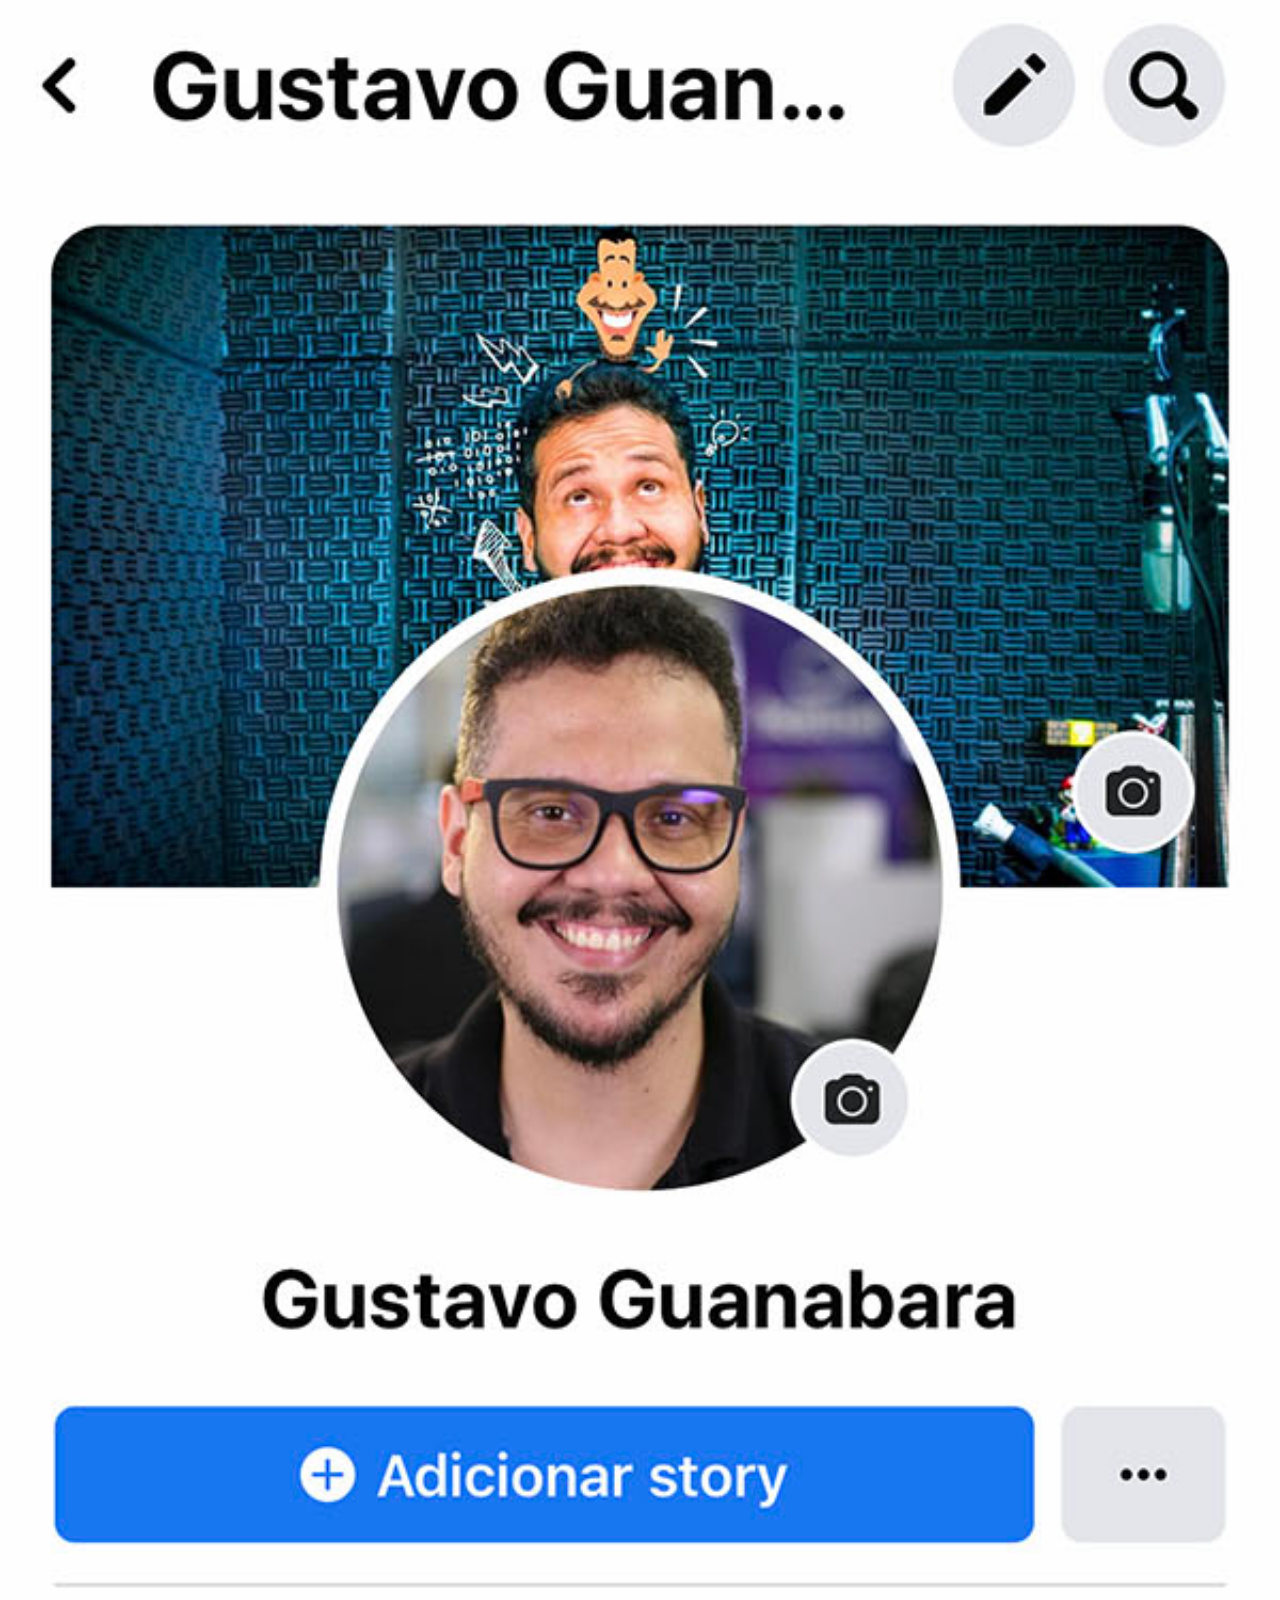
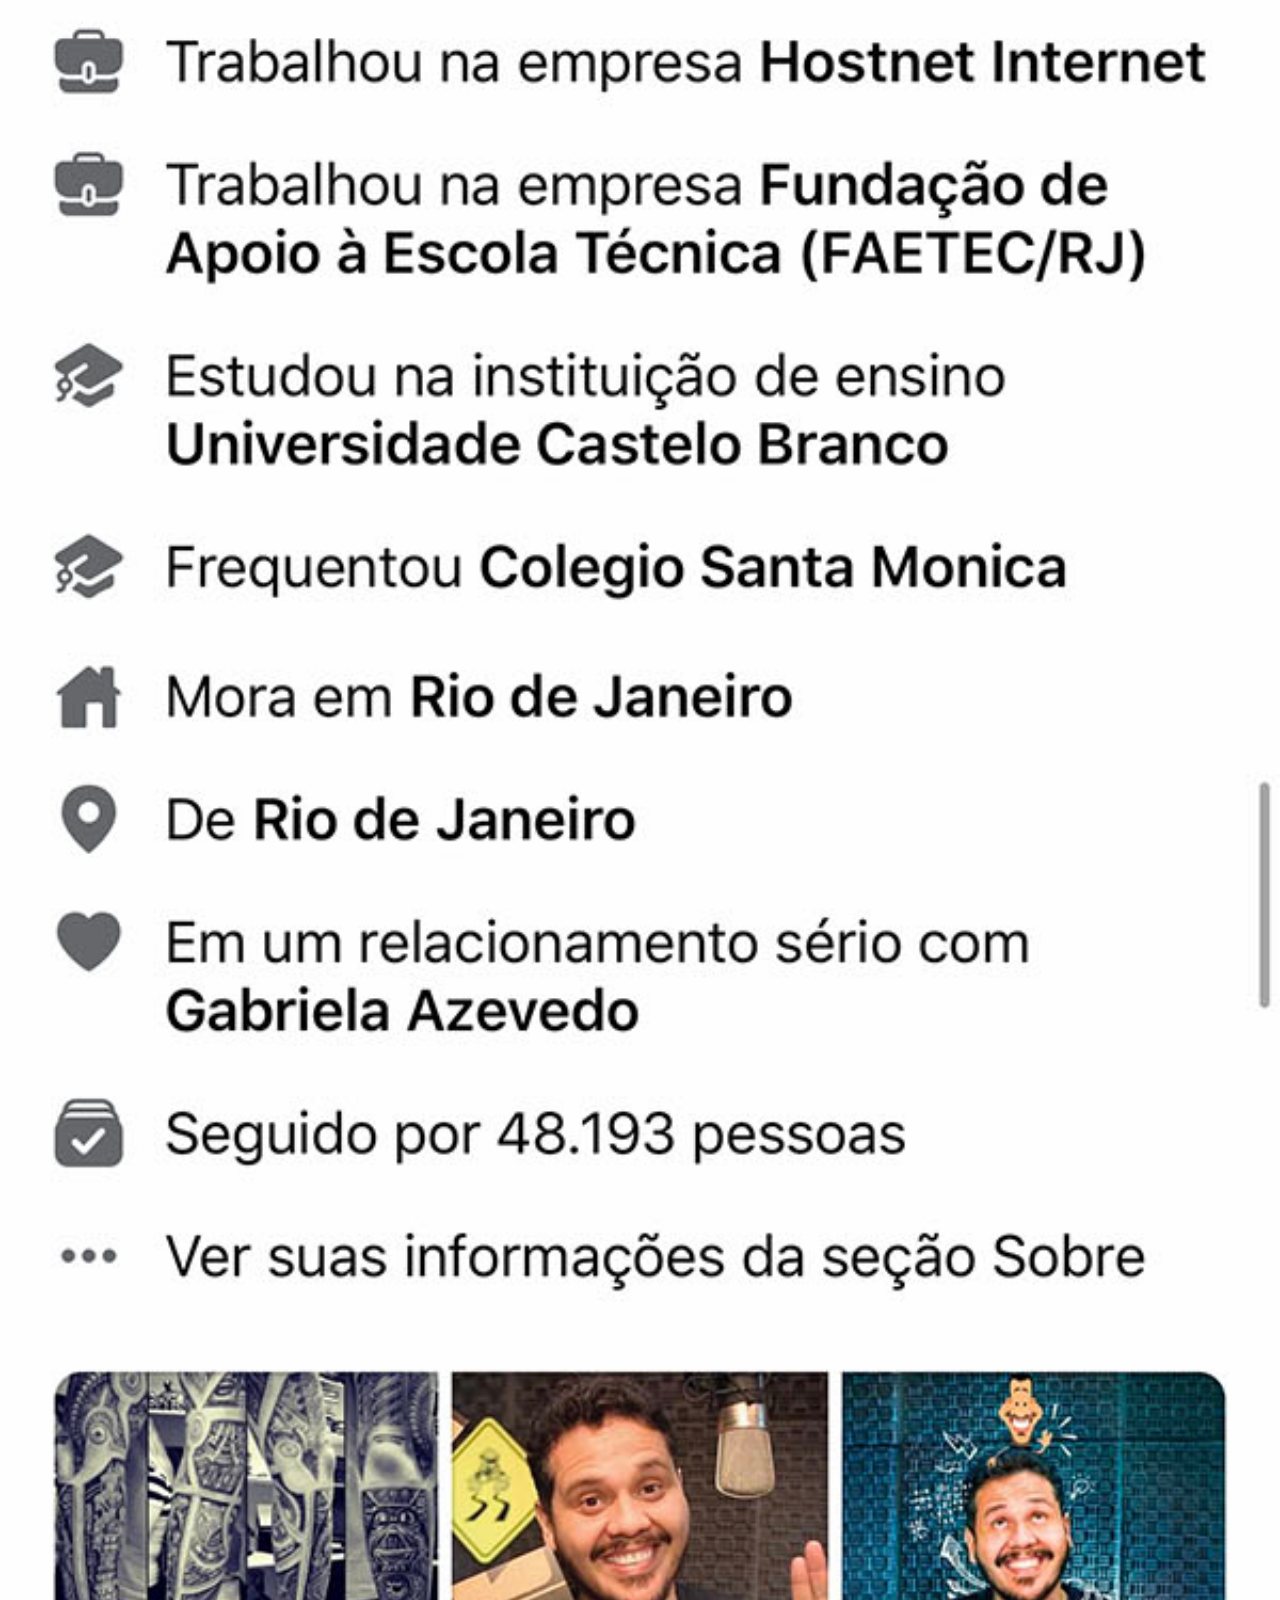
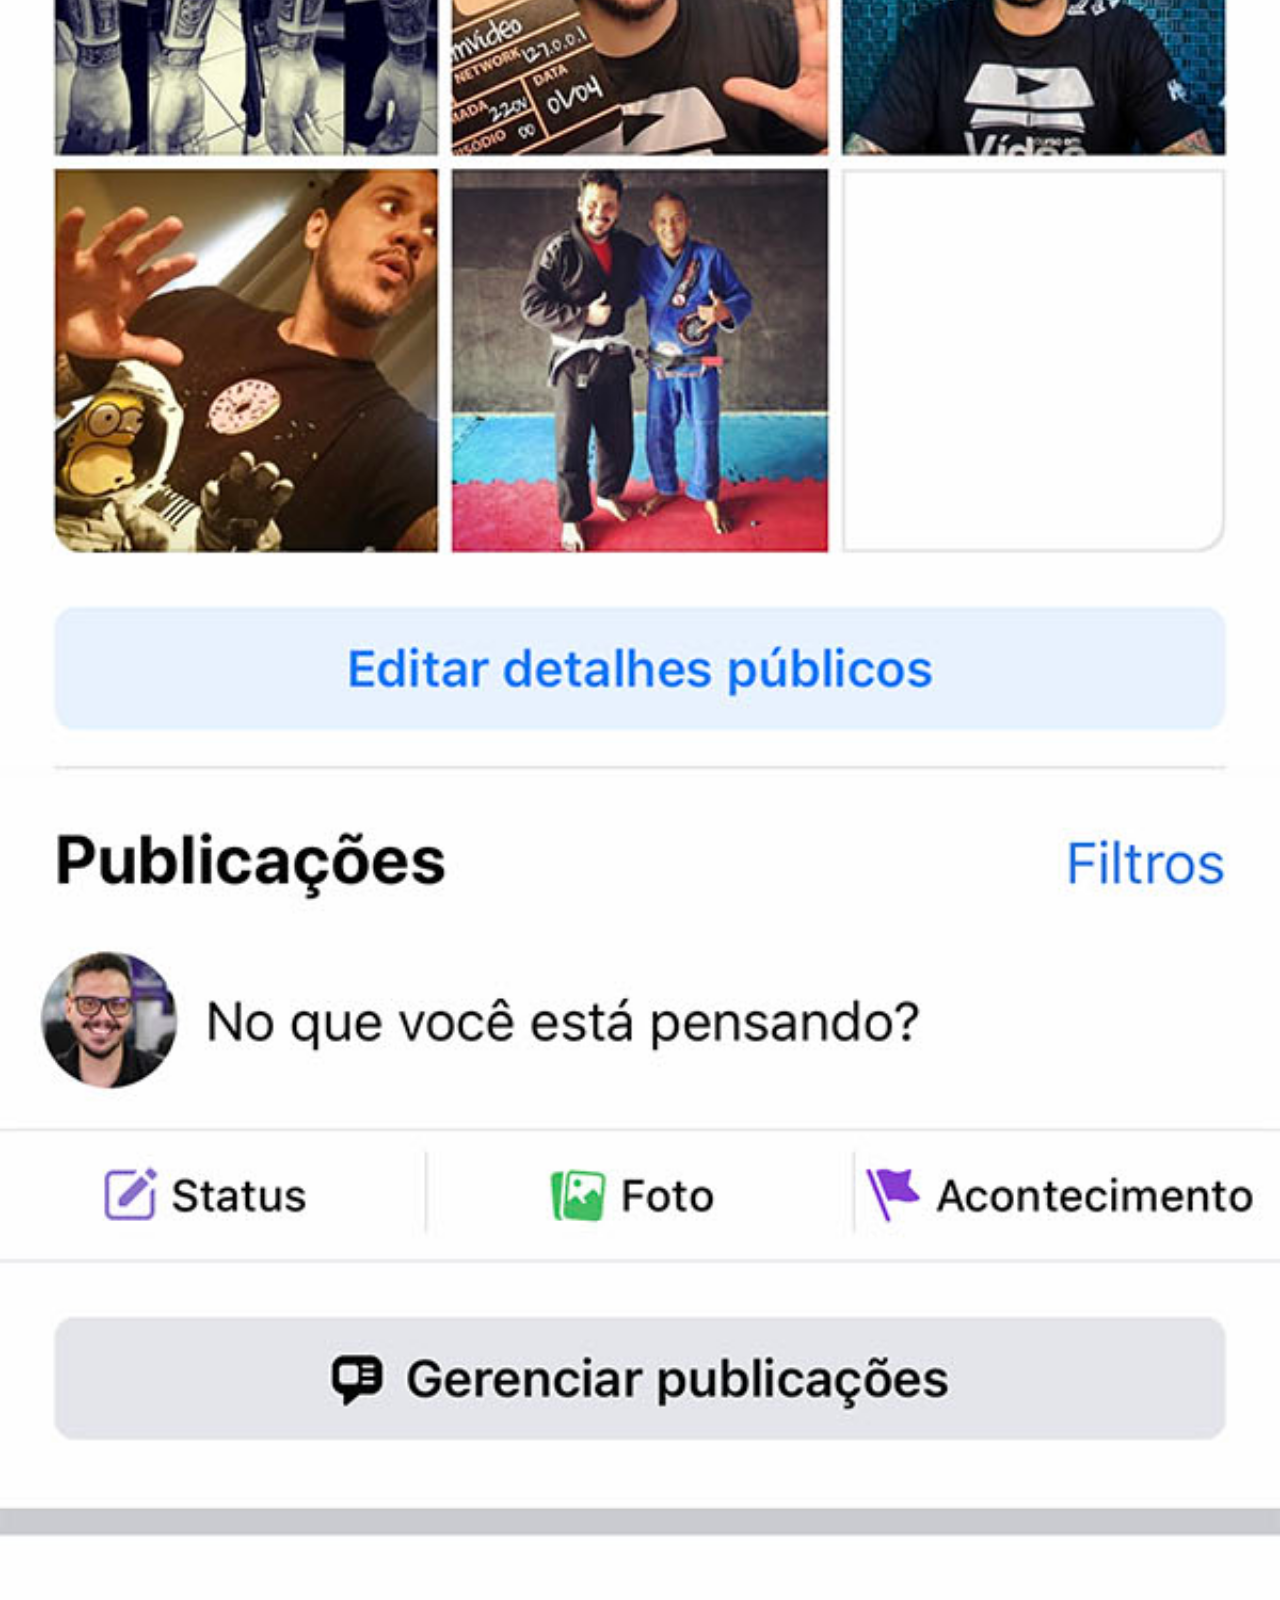
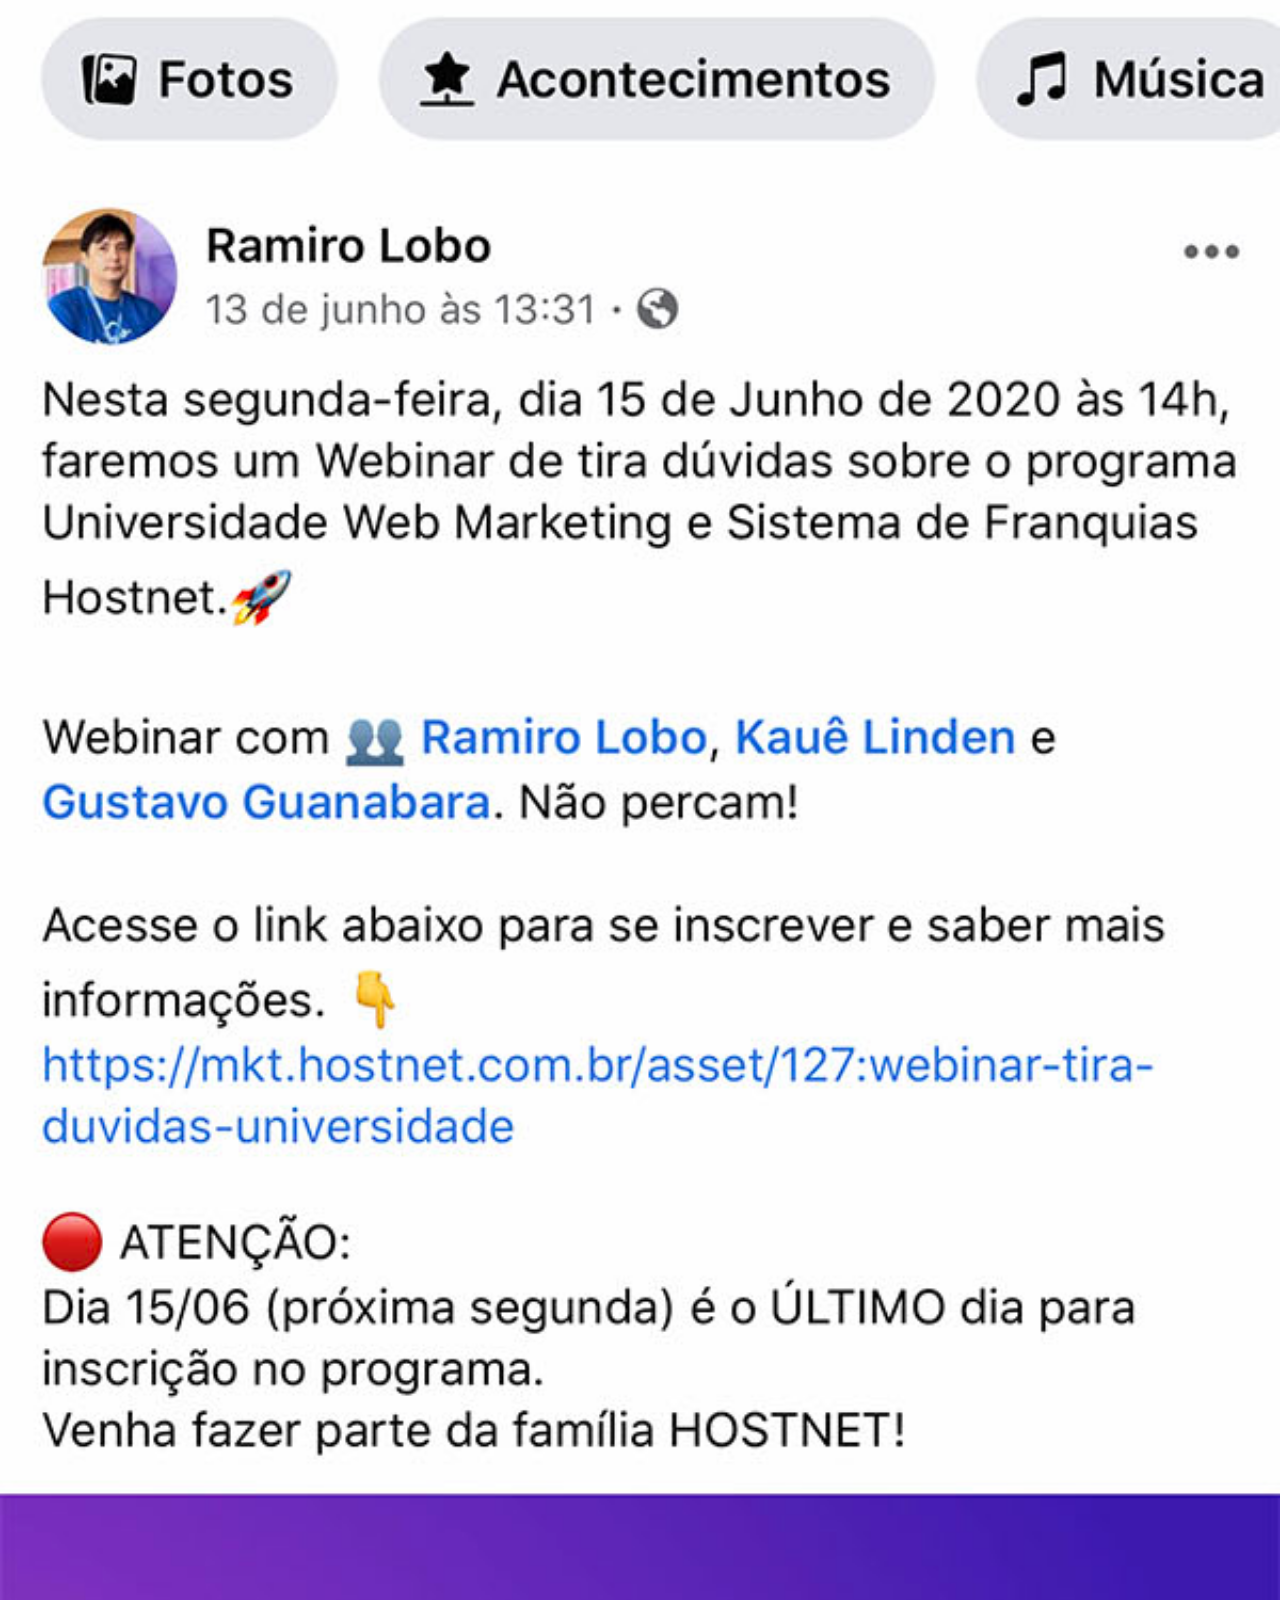
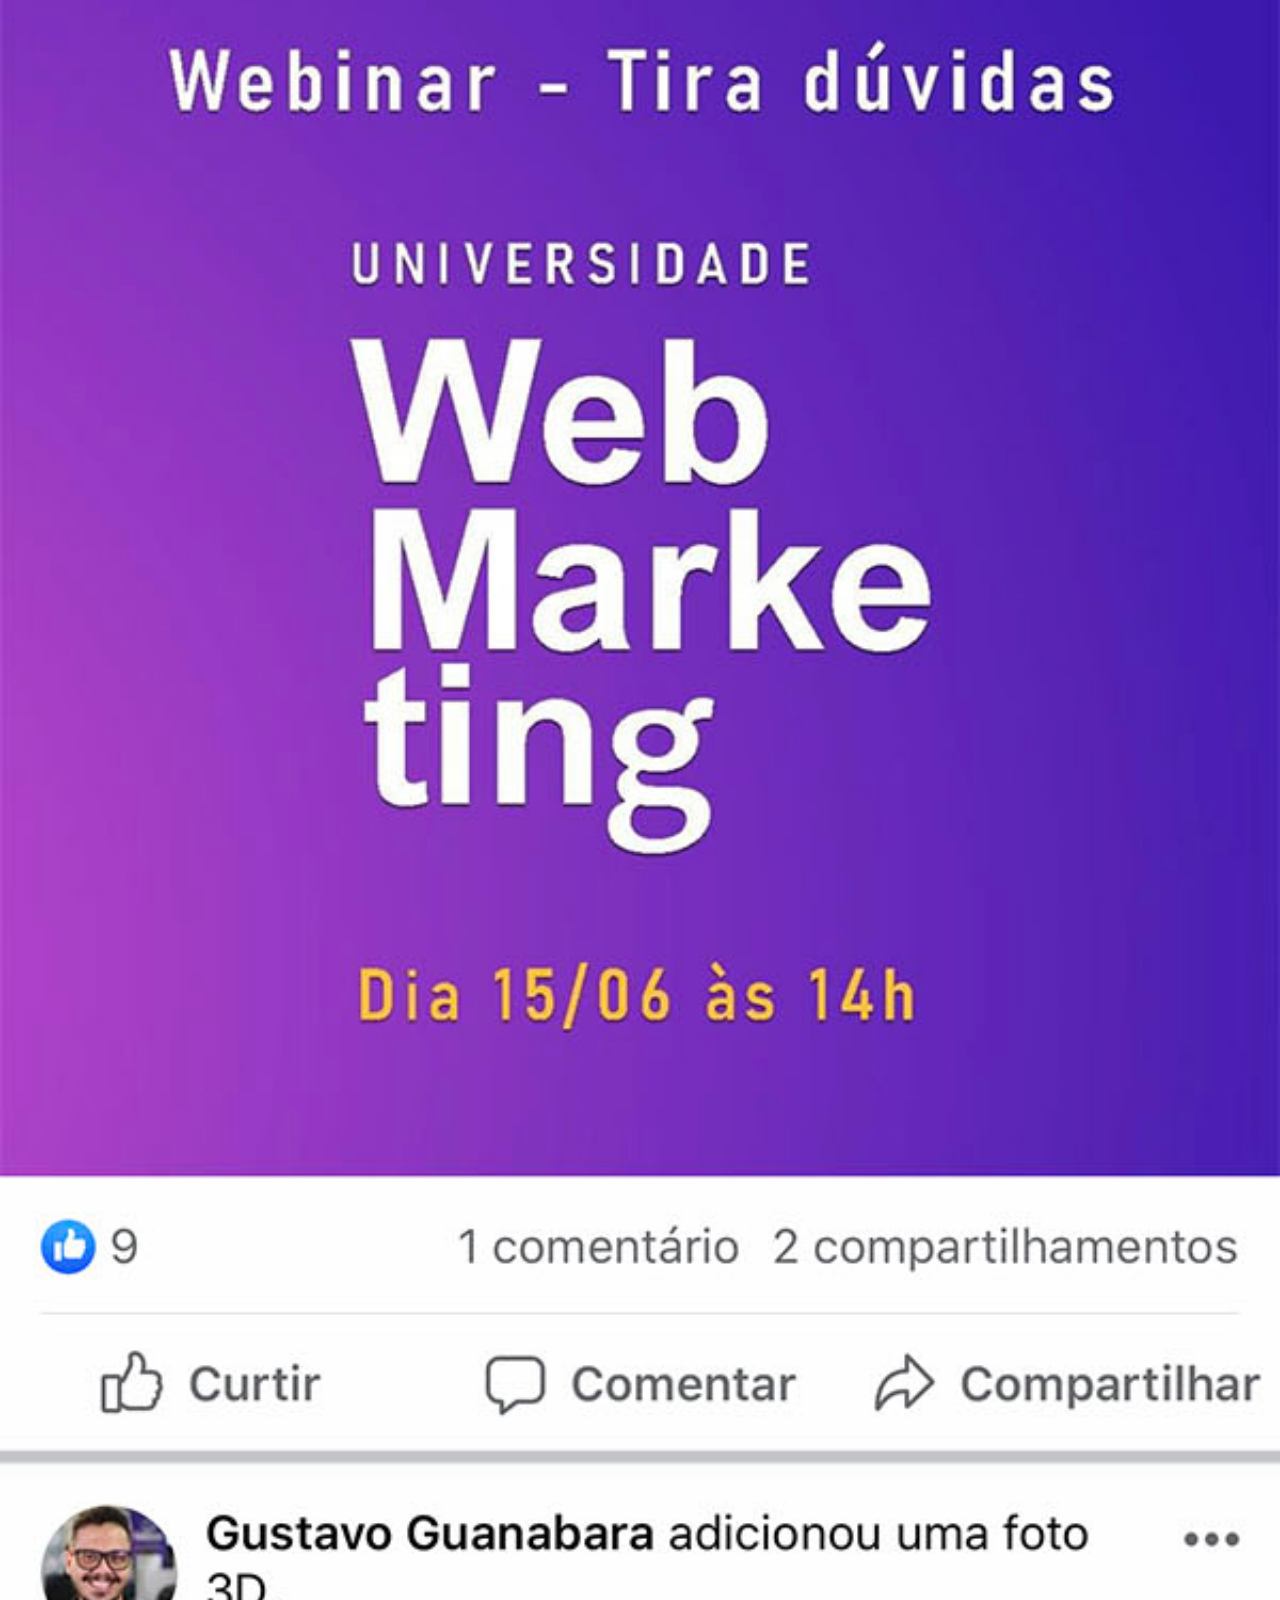
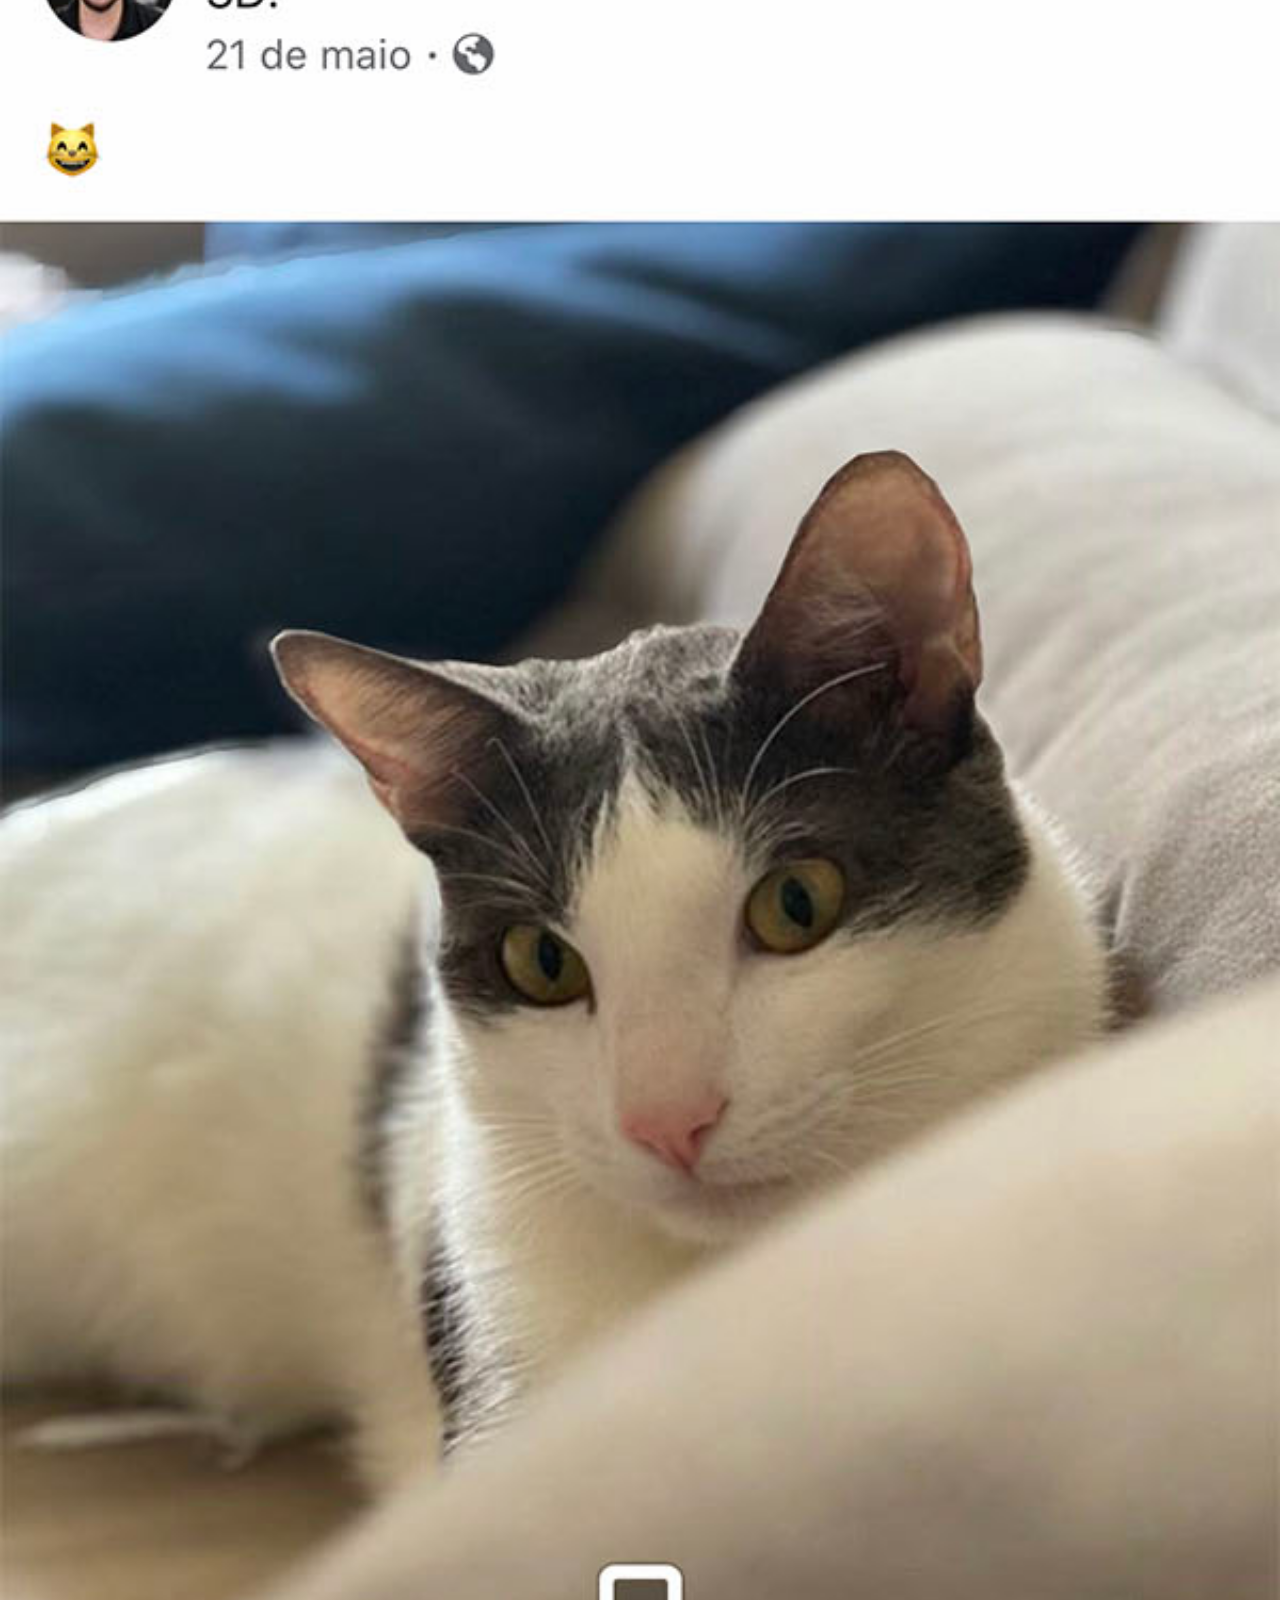
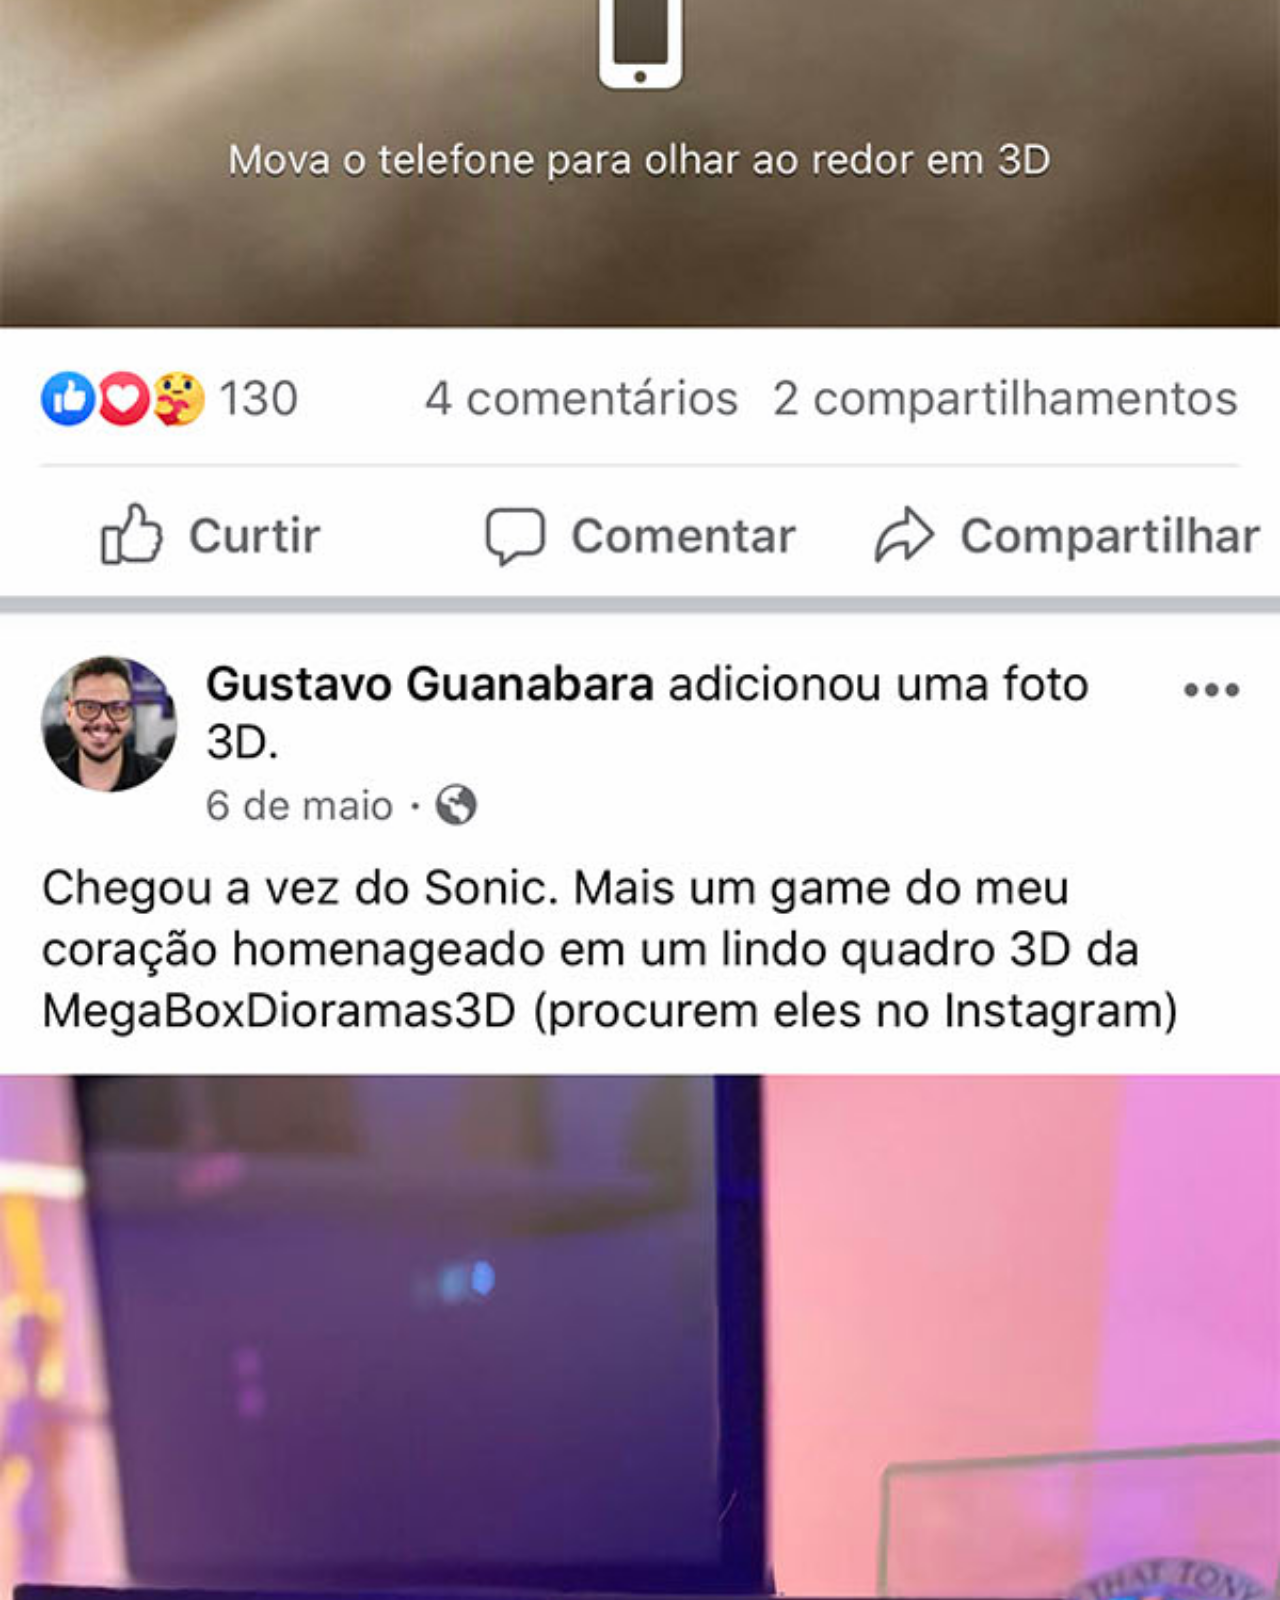
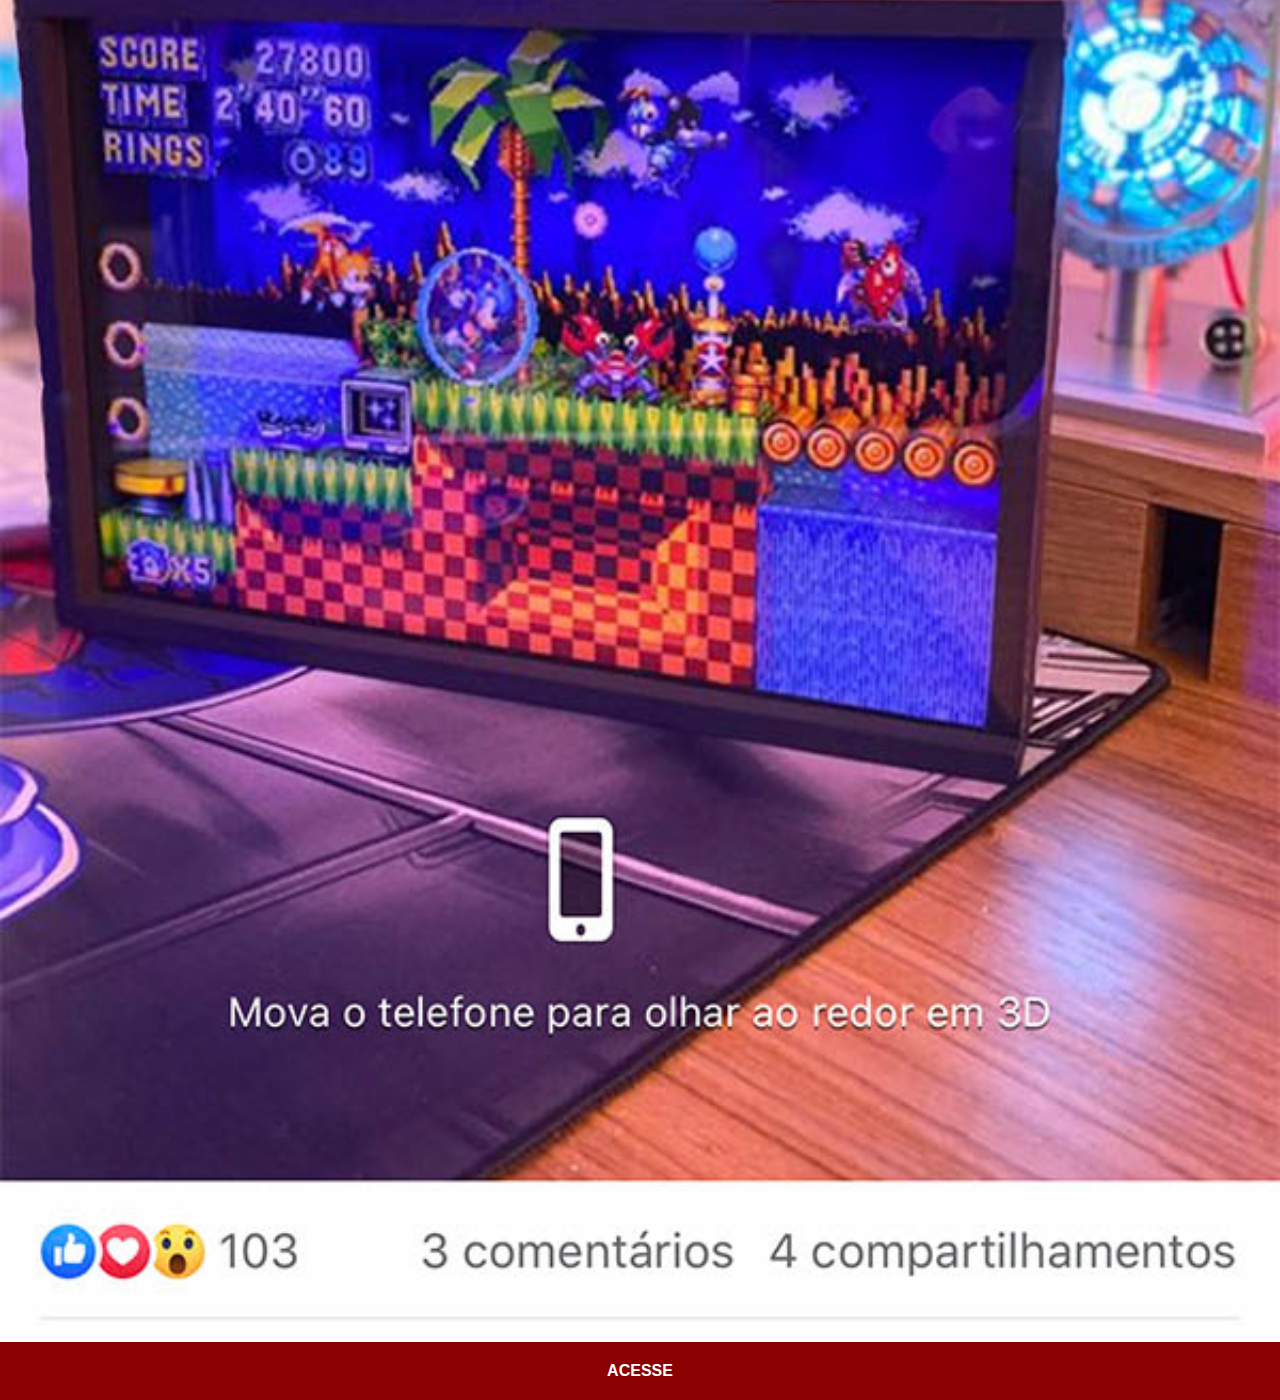
==== facebook.html @ 2fa18603 "Criei e personalizei os botões" ====
<!DOCTYPE html>
<html lang="pt-br">
<head>
    <meta charset="UTF-8">
    <meta name="viewport" content="width=device-width, initial-scale=1.0">
    <title>Facebook</title>
    <link rel="stylesheet" href="estilos/social.css">
</head>
<body>
    <img src="imagens/tela-facebook.jpg" alt="Facebook">
    <a href="https://www.facebook.com/?locale=pt_BR">ACESSE</a>
</body>
</html>
---- estilos/social.css ----
@charset "UTF-8";

* {
    margin: 0px;
    padding: 0px;
    font-family: Arial, Helvetica, sans-serif;
}

::-webkit-scrollbar {
    width: 0px;
    height: opx;
}

img {
    width: 100vw;
}

a {
    display: block;
    background-color: darkred;
    color: white;
    padding: 20px;
    text-align: center;
    font-weight: bolder;
    text-decoration: none;
}

a:hover {
    background-color: red;
}
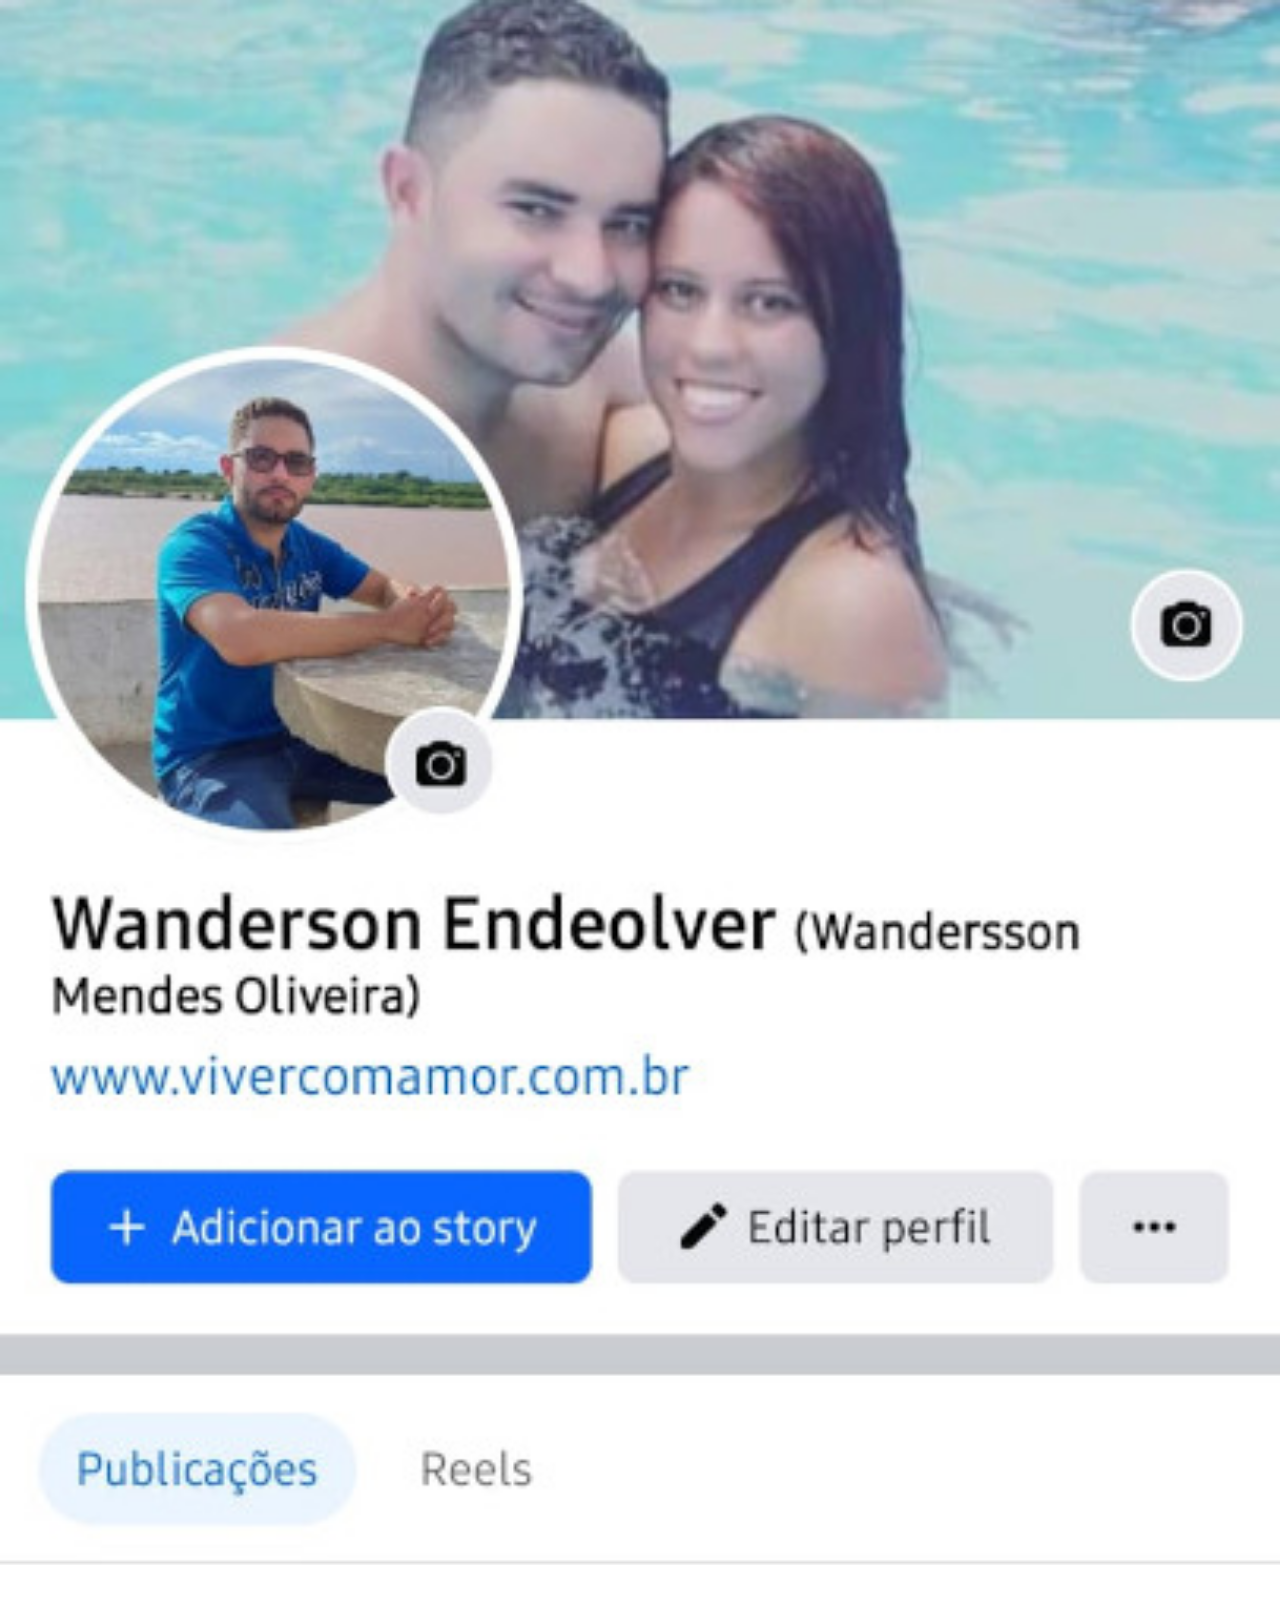
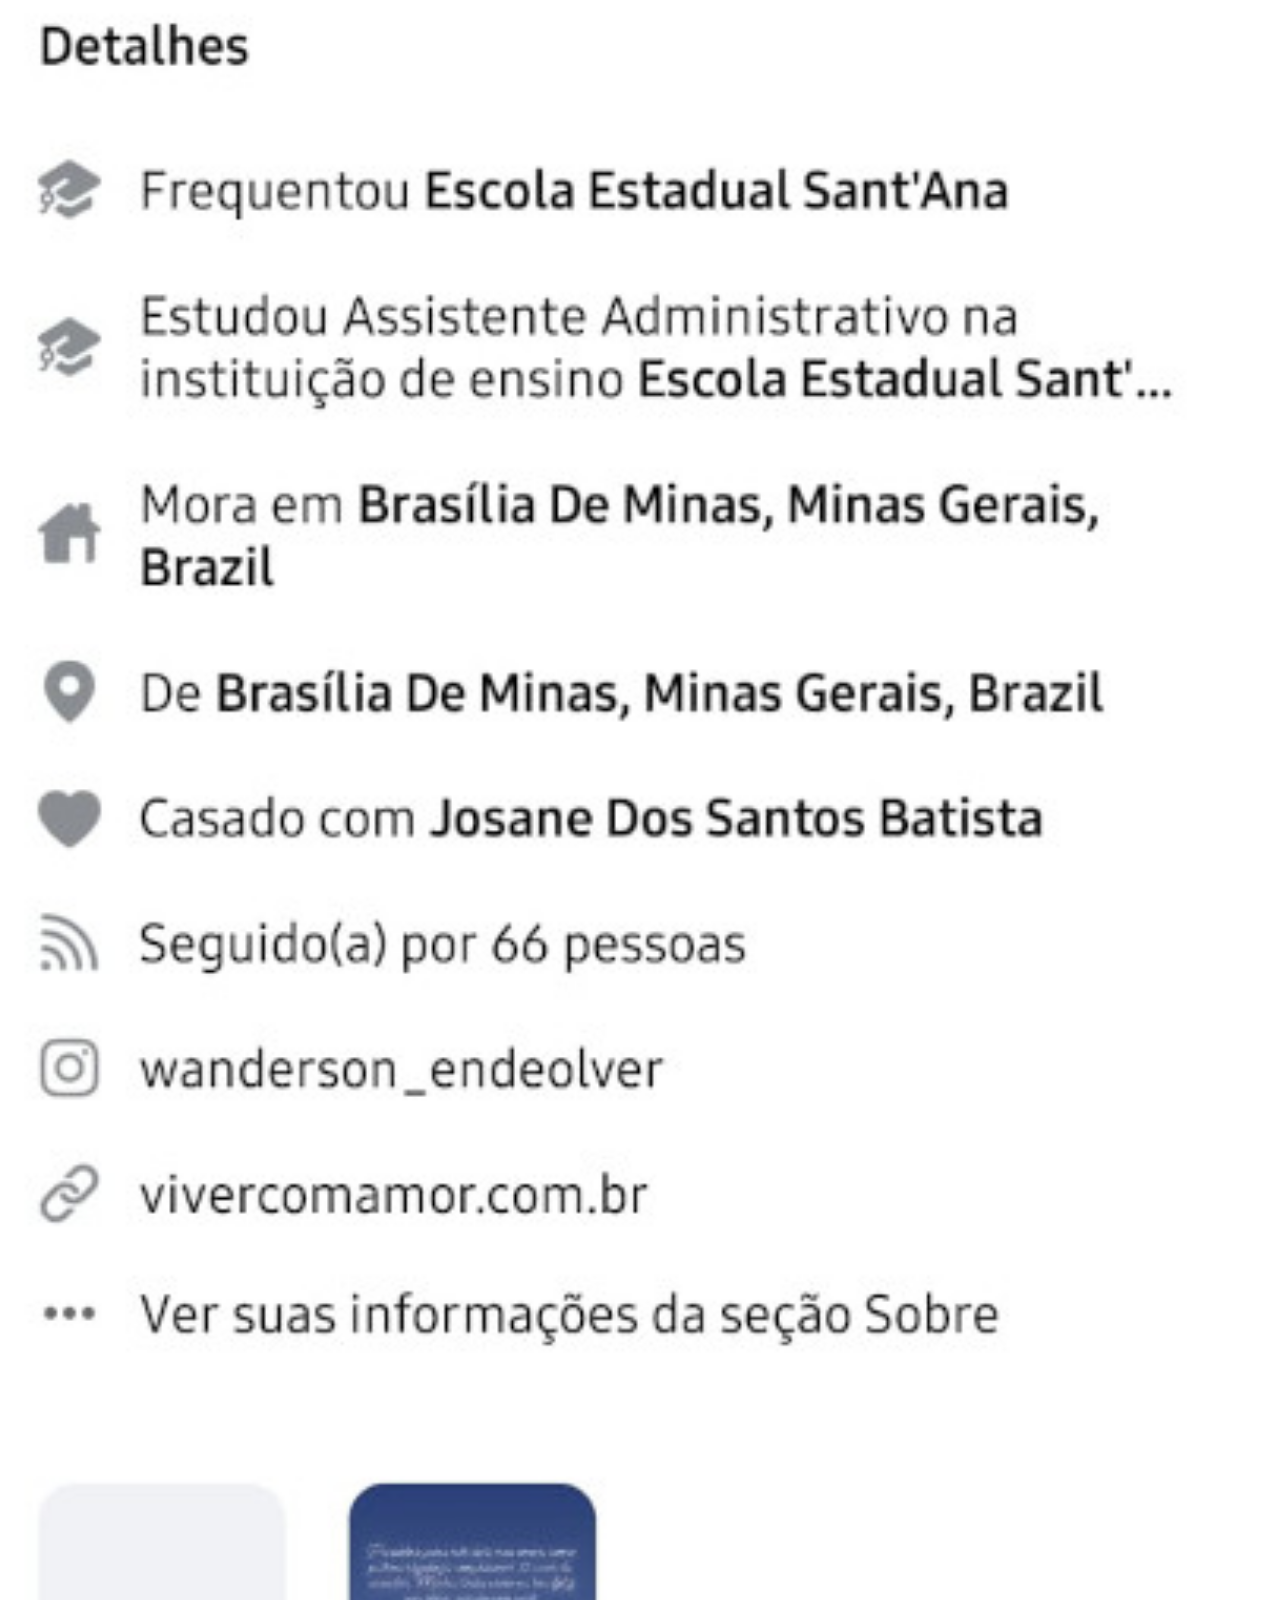
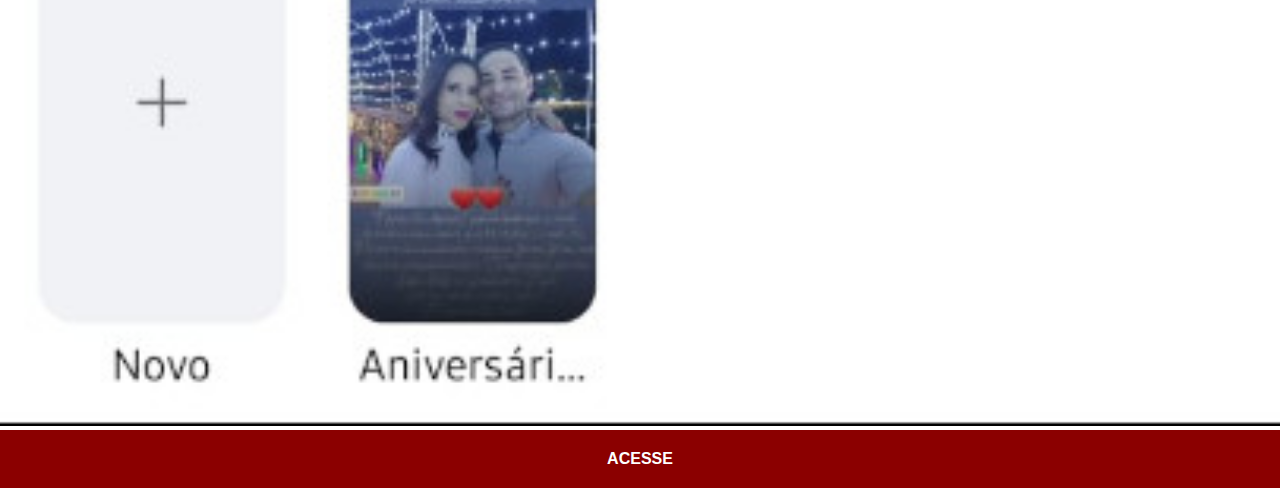
==== commit 5bf9c334: "Atualizei as telas facebook e  home" ====
--- a/facebook.html
+++ b/facebook.html
@@ -8,6 +8,6 @@
 </head>
 <body>
     <img src="imagens/tela-facebook.jpg" alt="Facebook">
-    <a href="https://www.facebook.com/?locale=pt_BR">ACESSE</a>
+    <a href="https://www.facebook.com/wandyejosy" target="_blank">ACESSE</a>
 </body>
 </html>--- a/estilos/social.css
+++ b/estilos/social.css
@@ -15,6 +15,10 @@
     width: 100vw;
 }
 
+img#home {
+    height: 100vh;
+}
+
 a {
     display: block;
     background-color: darkred;
